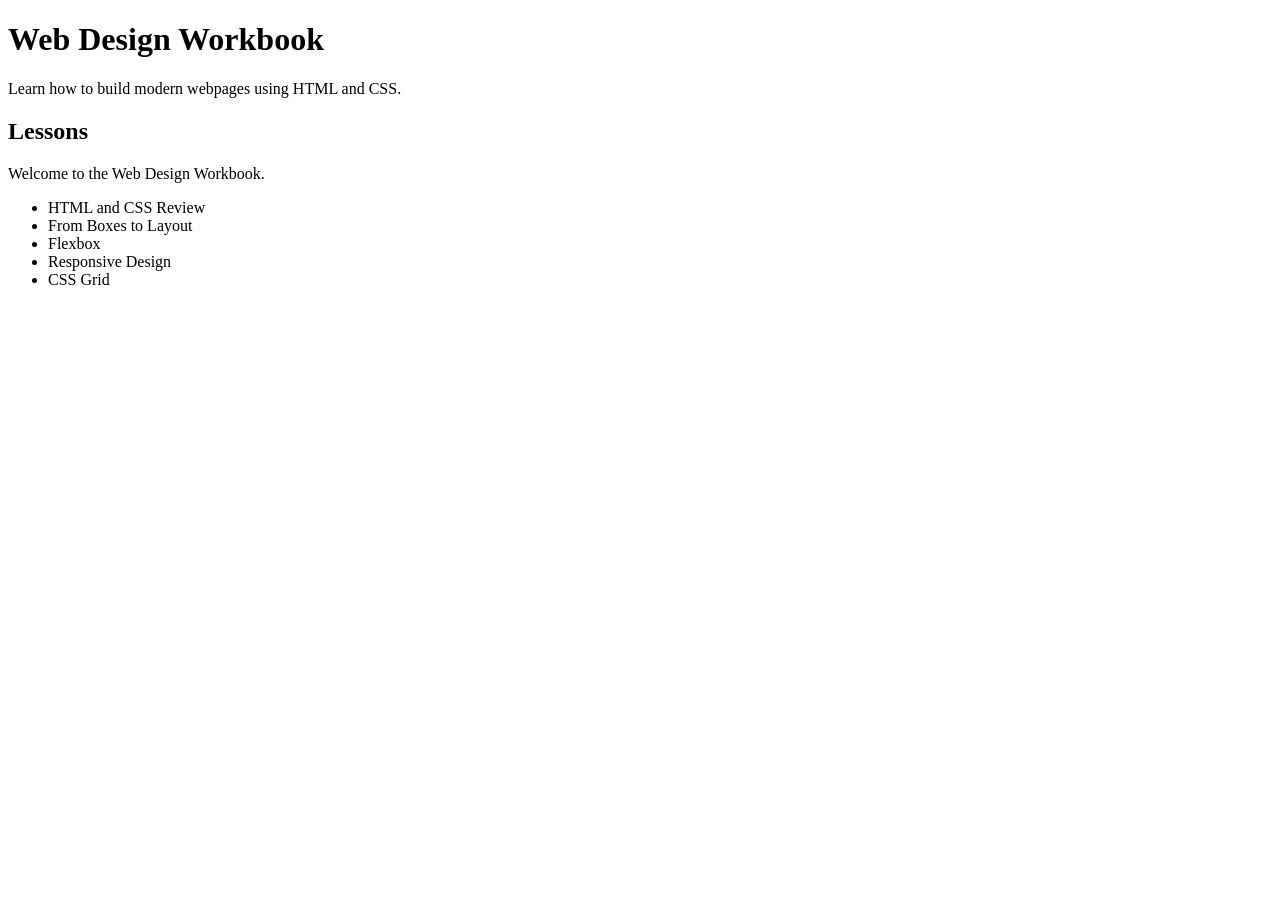
==== index.html @ f2da579b "Create workbook homepage" ====
<!DOCTYPE html>
<html lang="en">

<head>
    <meta charset="UTF-8">
    <meta name="viewport" content="width=device-width, initial-scale=1.0">
    <title>Web Design Workbook</title>
</head>

<body>

    <header>
        <h1>Web Design Workbook</h1>
        <p>Learn how to build modern webpages using HTML and CSS.</p>
    </header>

    <main>

        <h2>Lessons</h2>

        <p>Welcome to the Web Design Workbook.</p>

        <ul>
            <li>HTML and CSS Review</li>
            <li>From Boxes to Layout</li>
            <li>Flexbox</li>
            <li>Responsive Design</li>
            <li>CSS Grid</li>
        </ul>

    </main>

</body>

</html>
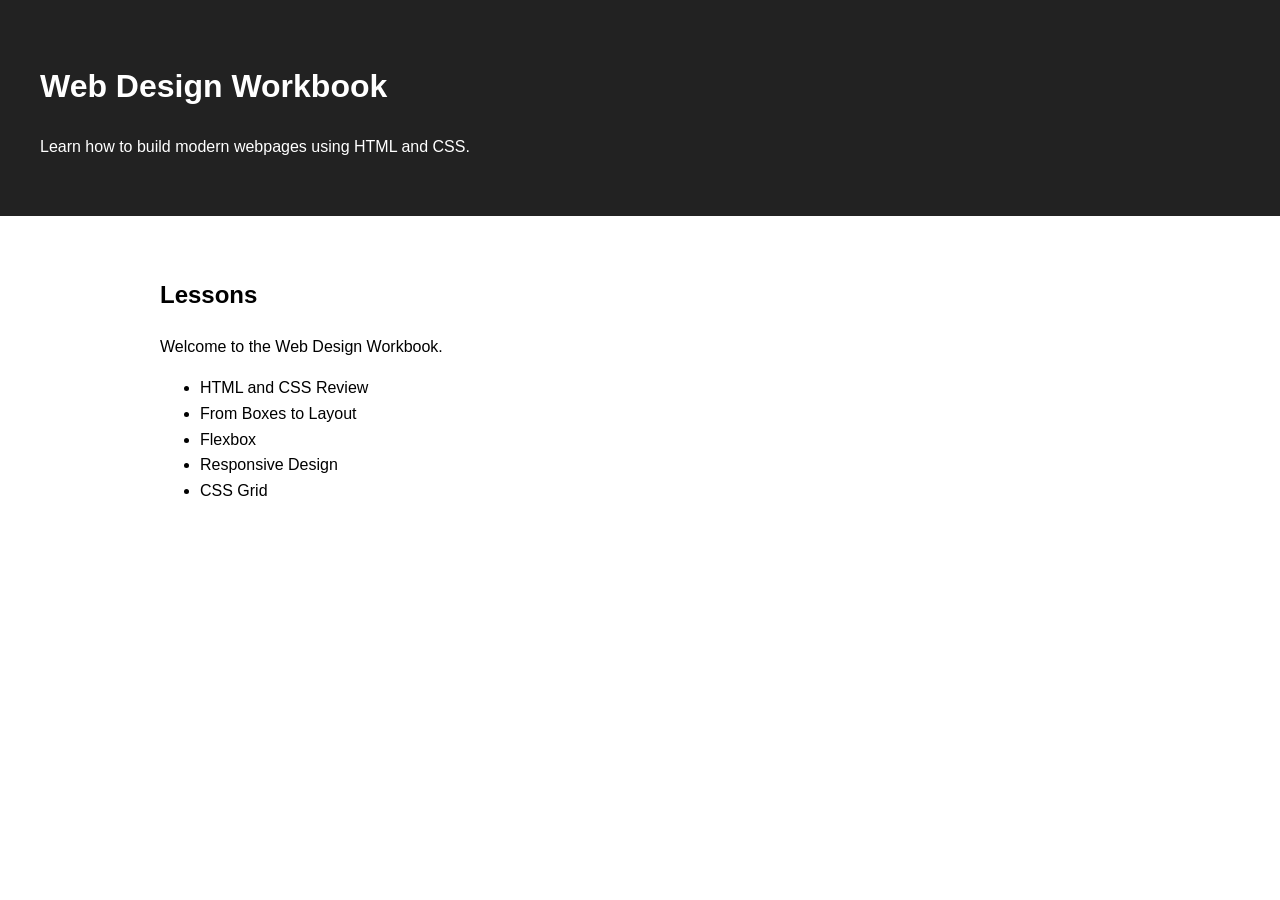
==== commit bb6f3a6f: "Add link to external stylesheet in index.html" ====
--- a/index.html
+++ b/index.html
@@ -5,6 +5,8 @@
     <meta charset="UTF-8">
     <meta name="viewport" content="width=device-width, initial-scale=1.0">
     <title>Web Design Workbook</title>
+    
+    <link rel="stylesheet" href="style.css">
 </head>
 
 <body>
--- a/style.css
+++ b/style.css
@@ -0,0 +1,21 @@
+* {
+    box-sizing: border-box;
+}
+
+body {
+    margin: 0;
+    font-family: Arial, sans-serif;
+    line-height: 1.6;
+}
+
+header {
+    background: #222;
+    color: white;
+    padding: 40px;
+}
+
+main {
+    max-width: 1000px;
+    margin: 0 auto;
+    padding: 40px 20px;
+}
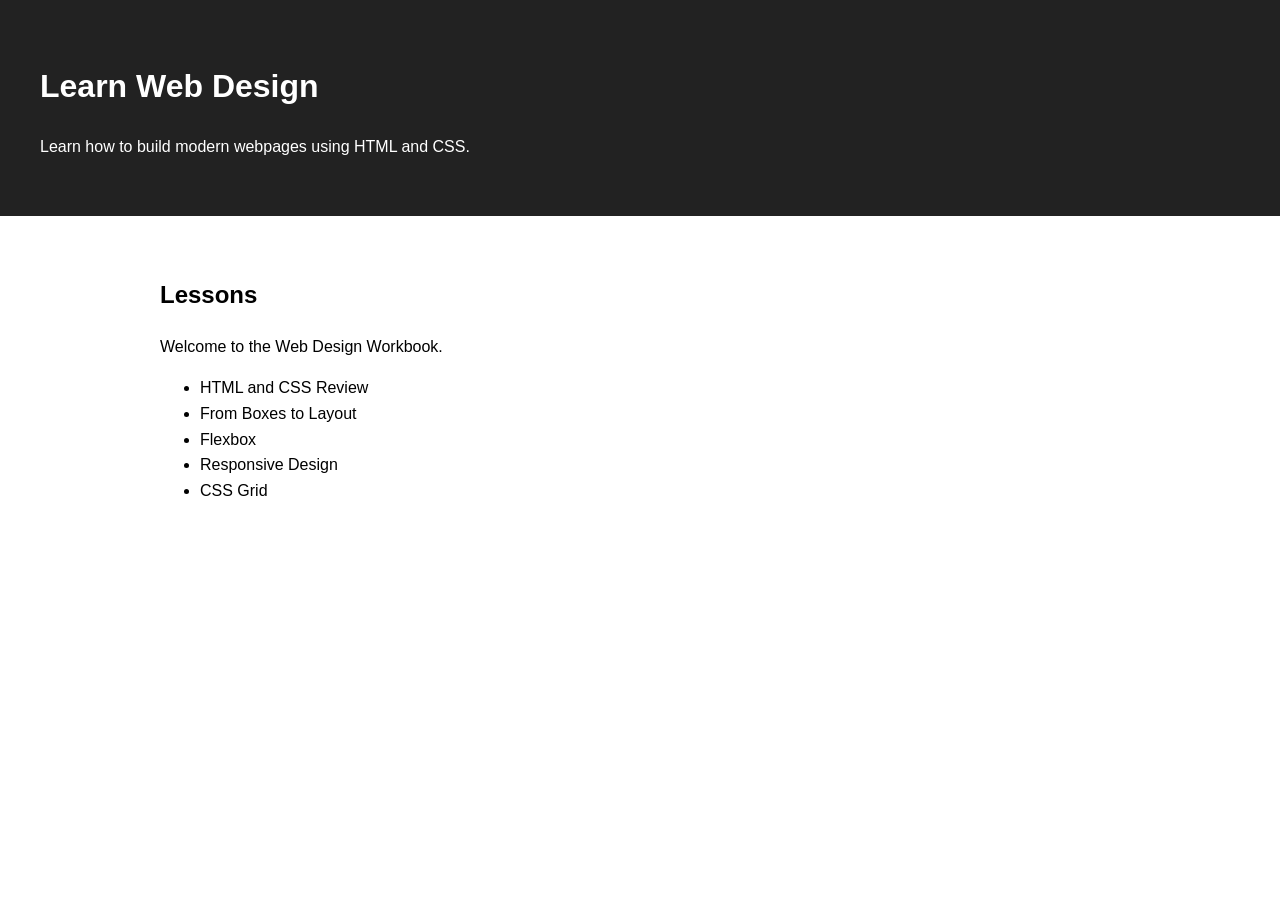
==== commit 937de3fb: "Update header title from 'Web Design Workbook' to 'Learn Web Design'" ====
--- a/index.html
+++ b/index.html
@@ -12,7 +12,7 @@
 <body>
 
     <header>
-        <h1>Web Design Workbook</h1>
+        <h1>Learn Web Design</h1>
         <p>Learn how to build modern webpages using HTML and CSS.</p>
     </header>
 
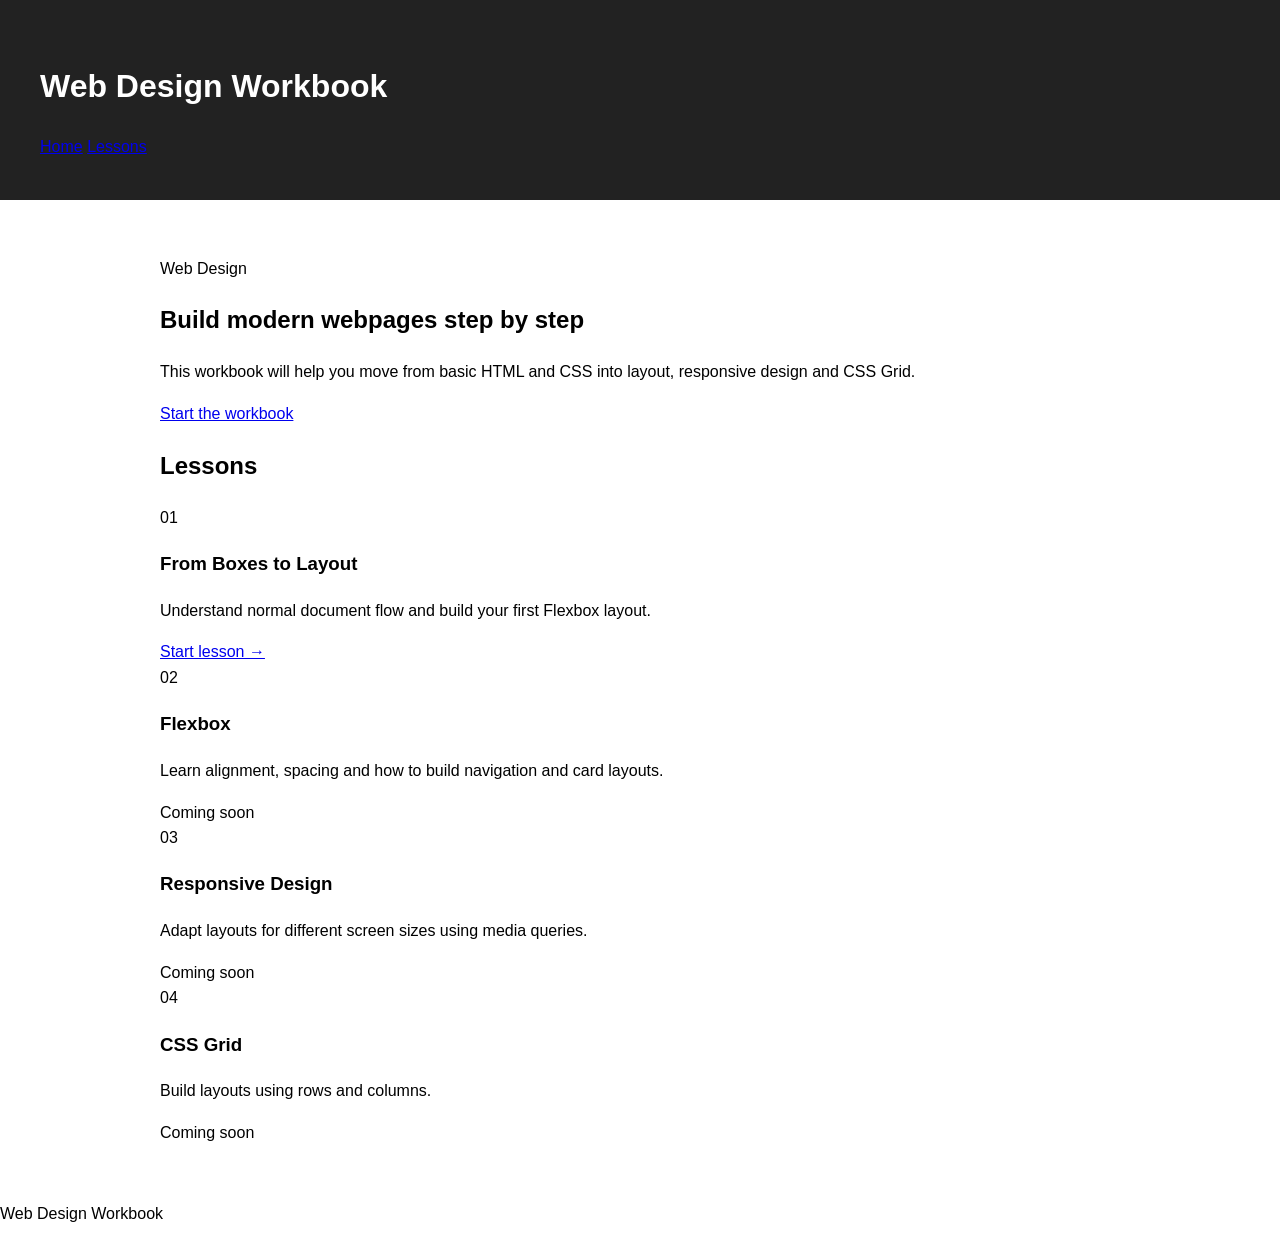
==== commit d12c572b: "Refactor index.html structure and add navigation" ====
--- a/index.html
+++ b/index.html
@@ -5,32 +5,100 @@
     <meta charset="UTF-8">
     <meta name="viewport" content="width=device-width, initial-scale=1.0">
     <title>Web Design Workbook</title>
-    
+
     <link rel="stylesheet" href="style.css">
 </head>
 
 <body>
 
-    <header>
-        <h1>Learn Web Design</h1>
-        <p>Learn how to build modern webpages using HTML and CSS.</p>
+    <header class="site-header">
+        <div class="container header-inner">
+            <h1>Web Design Workbook</h1>
+
+            <nav>
+                <a href="index.html">Home</a>
+                <a href="lessons/01-layout.html">Lessons</a>
+            </nav>
+        </div>
     </header>
 
-    <main>
+    <main class="container">
 
-        <h2>Lessons</h2>
+        <section class="hero">
+            <p class="eyebrow">Web Design</p>
 
-        <p>Welcome to the Web Design Workbook.</p>
+            <h2>Build modern webpages step by step</h2>
 
-        <ul>
-            <li>HTML and CSS Review</li>
-            <li>From Boxes to Layout</li>
-            <li>Flexbox</li>
-            <li>Responsive Design</li>
-            <li>CSS Grid</li>
-        </ul>
+            <p>
+                This workbook will help you move from basic HTML and CSS
+                into layout, responsive design and CSS Grid.
+            </p>
+
+            <a class="button" href="lessons/01-layout.html">
+                Start the workbook
+            </a>
+        </section>
+
+        <section>
+
+            <h2>Lessons</h2>
+
+            <div class="lesson-grid">
+
+                <article class="lesson-card">
+                    <span class="lesson-number">01</span>
+                    <h3>From Boxes to Layout</h3>
+                    <p>
+                        Understand normal document flow and build your
+                        first Flexbox layout.
+                    </p>
+
+                    <a href="lessons/01-layout.html">Start lesson →</a>
+                </article>
+
+                <article class="lesson-card">
+                    <span class="lesson-number">02</span>
+                    <h3>Flexbox</h3>
+                    <p>
+                        Learn alignment, spacing and how to build
+                        navigation and card layouts.
+                    </p>
+
+                    <span class="coming-soon">Coming soon</span>
+                </article>
+
+                <article class="lesson-card">
+                    <span class="lesson-number">03</span>
+                    <h3>Responsive Design</h3>
+                    <p>
+                        Adapt layouts for different screen sizes using
+                        media queries.
+                    </p>
+
+                    <span class="coming-soon">Coming soon</span>
+                </article>
+
+                <article class="lesson-card">
+                    <span class="lesson-number">04</span>
+                    <h3>CSS Grid</h3>
+                    <p>
+                        Build layouts using rows and columns.
+                    </p>
+
+                    <span class="coming-soon">Coming soon</span>
+                </article>
+
+            </div>
+
+        </section>
 
     </main>
+
+    <footer class="site-footer">
+        <div class="container">
+            <p>Web Design Workbook</p>
+        </div>
+    </footer>
 
 </body>
 
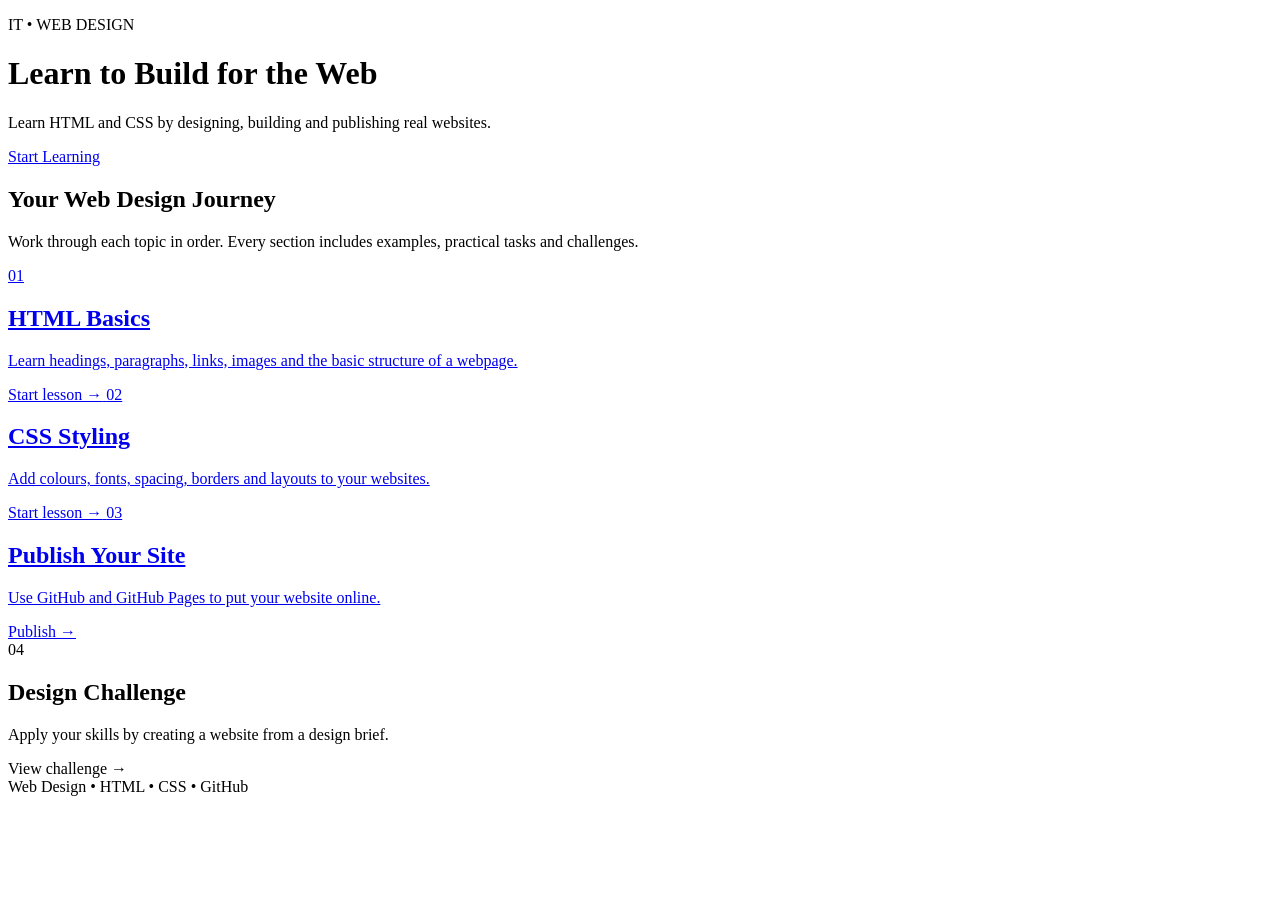
==== commit 6b057bca: "Update index.html" ====
--- a/index.html
+++ b/index.html
@@ -1,105 +1,88 @@
 <!DOCTYPE html>
 <html lang="en">
-
 <head>
     <meta charset="UTF-8">
     <meta name="viewport" content="width=device-width, initial-scale=1.0">
-    <title>Web Design Workbook</title>
-
-    <link rel="stylesheet" href="style.css">
+    <title>Web Design Course</title>
+    <link rel="stylesheet" href="css/style.css">
 </head>
 
 <body>
 
-    <header class="site-header">
-        <div class="container header-inner">
-            <h1>Web Design Workbook</h1>
+<header class="hero">
+    <div class="container">
+        <p class="eyebrow">IT • WEB DESIGN</p>
+        <h1>Learn to Build for the Web</h1>
+        <p>
+            Learn HTML and CSS by designing, building and publishing
+            real websites.
+        </p>
 
-            <nav>
-                <a href="index.html">Home</a>
-                <a href="lessons/01-layout.html">Lessons</a>
-            </nav>
+        <a class="button" href="#lessons">Start Learning</a>
+    </div>
+</header>
+
+<main class="container">
+
+    <section class="intro">
+        <h2>Your Web Design Journey</h2>
+        <p>
+            Work through each topic in order. Every section includes
+            examples, practical tasks and challenges.
+        </p>
+    </section>
+
+    <section id="lessons" class="cards">
+
+        <a class="card" href="lessons/html-basics.html">
+            <span class="number">01</span>
+            <h2>HTML Basics</h2>
+            <p>
+                Learn headings, paragraphs, links, images and the
+                basic structure of a webpage.
+            </p>
+            <span class="card-link">Start lesson →</span>
+        </a>
+
+        <a class="card" href="lessons/css-basics.html">
+            <span class="number">02</span>
+            <h2>CSS Styling</h2>
+            <p>
+                Add colours, fonts, spacing, borders and layouts to
+                your websites.
+            </p>
+            <span class="card-link">Start lesson →</span>
+        </a>
+
+        <a class="card" href="lessons/publishing.html">
+            <span class="number">03</span>
+            <h2>Publish Your Site</h2>
+            <p>
+                Use GitHub and GitHub Pages to put your website
+                online.
+            </p>
+            <span class="card-link">Publish →</span>
+        </a>
+
+        <div class="card challenge">
+            <span class="number">04</span>
+            <h2>Design Challenge</h2>
+            <p>
+                Apply your skills by creating a website from a design
+                brief.
+            </p>
+            <span class="card-link">View challenge →</span>
         </div>
-    </header>
 
-    <main class="container">
+    </section>
 
-        <section class="hero">
-            <p class="eyebrow">Web Design</p>
+</main>
 
-            <h2>Build modern webpages step by step</h2>
-
-            <p>
-                This workbook will help you move from basic HTML and CSS
-                into layout, responsive design and CSS Grid.
-            </p>
-
-            <a class="button" href="lessons/01-layout.html">
-                Start the workbook
-            </a>
-        </section>
-
-        <section>
-
-            <h2>Lessons</h2>
-
-            <div class="lesson-grid">
-
-                <article class="lesson-card">
-                    <span class="lesson-number">01</span>
-                    <h3>From Boxes to Layout</h3>
-                    <p>
-                        Understand normal document flow and build your
-                        first Flexbox layout.
-                    </p>
-
-                    <a href="lessons/01-layout.html">Start lesson →</a>
-                </article>
-
-                <article class="lesson-card">
-                    <span class="lesson-number">02</span>
-                    <h3>Flexbox</h3>
-                    <p>
-                        Learn alignment, spacing and how to build
-                        navigation and card layouts.
-                    </p>
-
-                    <span class="coming-soon">Coming soon</span>
-                </article>
-
-                <article class="lesson-card">
-                    <span class="lesson-number">03</span>
-                    <h3>Responsive Design</h3>
-                    <p>
-                        Adapt layouts for different screen sizes using
-                        media queries.
-                    </p>
-
-                    <span class="coming-soon">Coming soon</span>
-                </article>
-
-                <article class="lesson-card">
-                    <span class="lesson-number">04</span>
-                    <h3>CSS Grid</h3>
-                    <p>
-                        Build layouts using rows and columns.
-                    </p>
-
-                    <span class="coming-soon">Coming soon</span>
-                </article>
-
-            </div>
-
-        </section>
-
-    </main>
-
-    <footer class="site-footer">
-        <div class="container">
-            <p>Web Design Workbook</p>
-        </div>
-    </footer>
+<footer>
+    <div class="container">
+        Web Design • HTML • CSS • GitHub
+    </div>
+</footer>
 
 </body>
-
 </html>
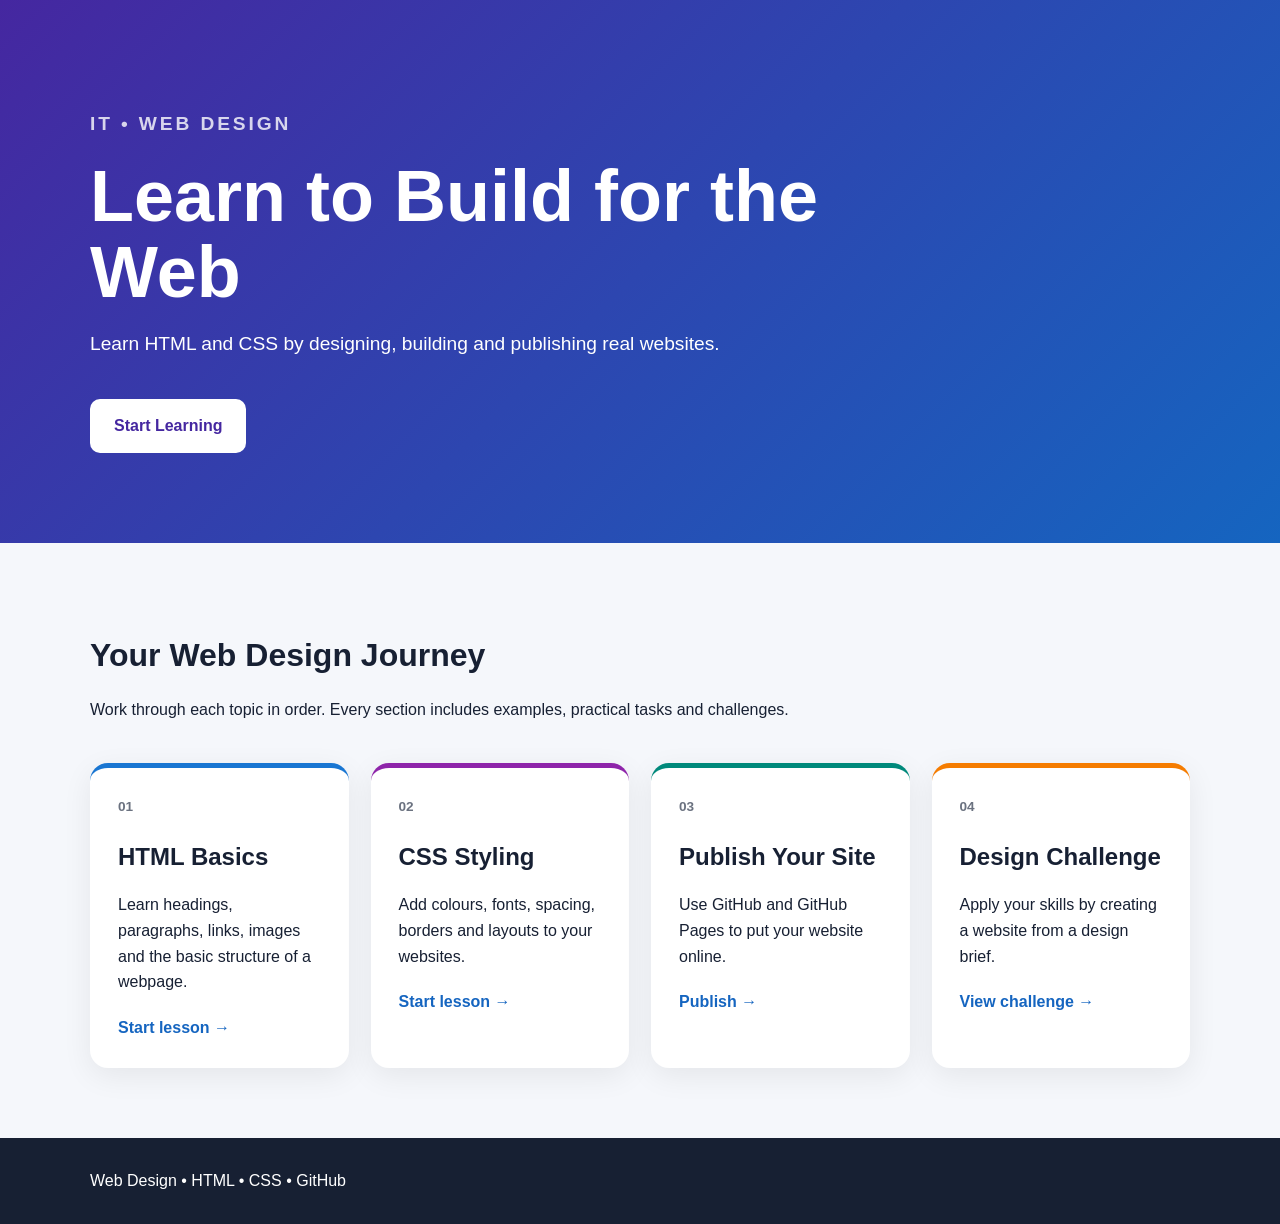
==== commit 386c98f8: "Update stylesheet link in index.html" ====
--- a/index.html
+++ b/index.html
@@ -4,7 +4,7 @@
     <meta charset="UTF-8">
     <meta name="viewport" content="width=device-width, initial-scale=1.0">
     <title>Web Design Course</title>
-    <link rel="stylesheet" href="css/style.css">
+    <link rel="stylesheet" href="style.css">
 </head>
 
 <body>
--- a/style.css
+++ b/style.css
@@ -0,0 +1,128 @@
+* {
+    box-sizing: border-box;
+}
+
+body {
+    margin: 0;
+    font-family: Arial, Helvetica, sans-serif;
+    background: #f5f7fb;
+    color: #172033;
+    line-height: 1.6;
+}
+
+.container {
+    width: min(1100px, 90%);
+    margin: auto;
+}
+
+/* HERO */
+
+.hero {
+    background: linear-gradient(135deg, #4527a0, #1565c0);
+    color: white;
+    padding: 90px 0;
+}
+
+.eyebrow {
+    font-size: 0.85rem;
+    font-weight: bold;
+    letter-spacing: 0.15em;
+    opacity: 0.8;
+}
+
+.hero h1 {
+    font-size: clamp(2.5rem, 6vw, 4.5rem);
+    max-width: 750px;
+    line-height: 1.05;
+    margin: 15px 0;
+}
+
+.hero p {
+    max-width: 650px;
+    font-size: 1.2rem;
+}
+
+.button {
+    display: inline-block;
+    margin-top: 20px;
+    padding: 14px 24px;
+    background: white;
+    color: #4527a0;
+    text-decoration: none;
+    font-weight: bold;
+    border-radius: 10px;
+}
+
+/* INTRO */
+
+.intro {
+    padding: 60px 0 25px;
+}
+
+.intro h2 {
+    font-size: 2rem;
+    margin-bottom: 5px;
+}
+
+/* LESSON CARDS */
+
+.cards {
+    display: grid;
+    grid-template-columns: repeat(auto-fit, minmax(230px, 1fr));
+    gap: 22px;
+    padding-bottom: 70px;
+}
+
+.card {
+    background: white;
+    border-radius: 18px;
+    padding: 28px;
+    text-decoration: none;
+    color: inherit;
+    box-shadow: 0 8px 30px rgba(0, 0, 0, 0.07);
+    border-top: 5px solid #1976d2;
+    transition: transform 0.2s, box-shadow 0.2s;
+}
+
+.card:hover {
+    transform: translateY(-5px);
+    box-shadow: 0 14px 35px rgba(0, 0, 0, 0.12);
+}
+
+.card:nth-child(2) {
+    border-color: #8e24aa;
+}
+
+.card:nth-child(3) {
+    border-color: #00897b;
+}
+
+.challenge {
+    border-color: #f57c00;
+}
+
+.number {
+    display: block;
+    font-size: 0.85rem;
+    font-weight: bold;
+    color: #6b7280;
+}
+
+.card h2 {
+    margin-bottom: 8px;
+}
+
+.card-link {
+    display: block;
+    margin-top: 20px;
+    font-weight: bold;
+    color: #1565c0;
+}
+
+/* FOOTER */
+
+footer {
+    background: #172033;
+    color: white;
+    padding: 30px 0;
+}
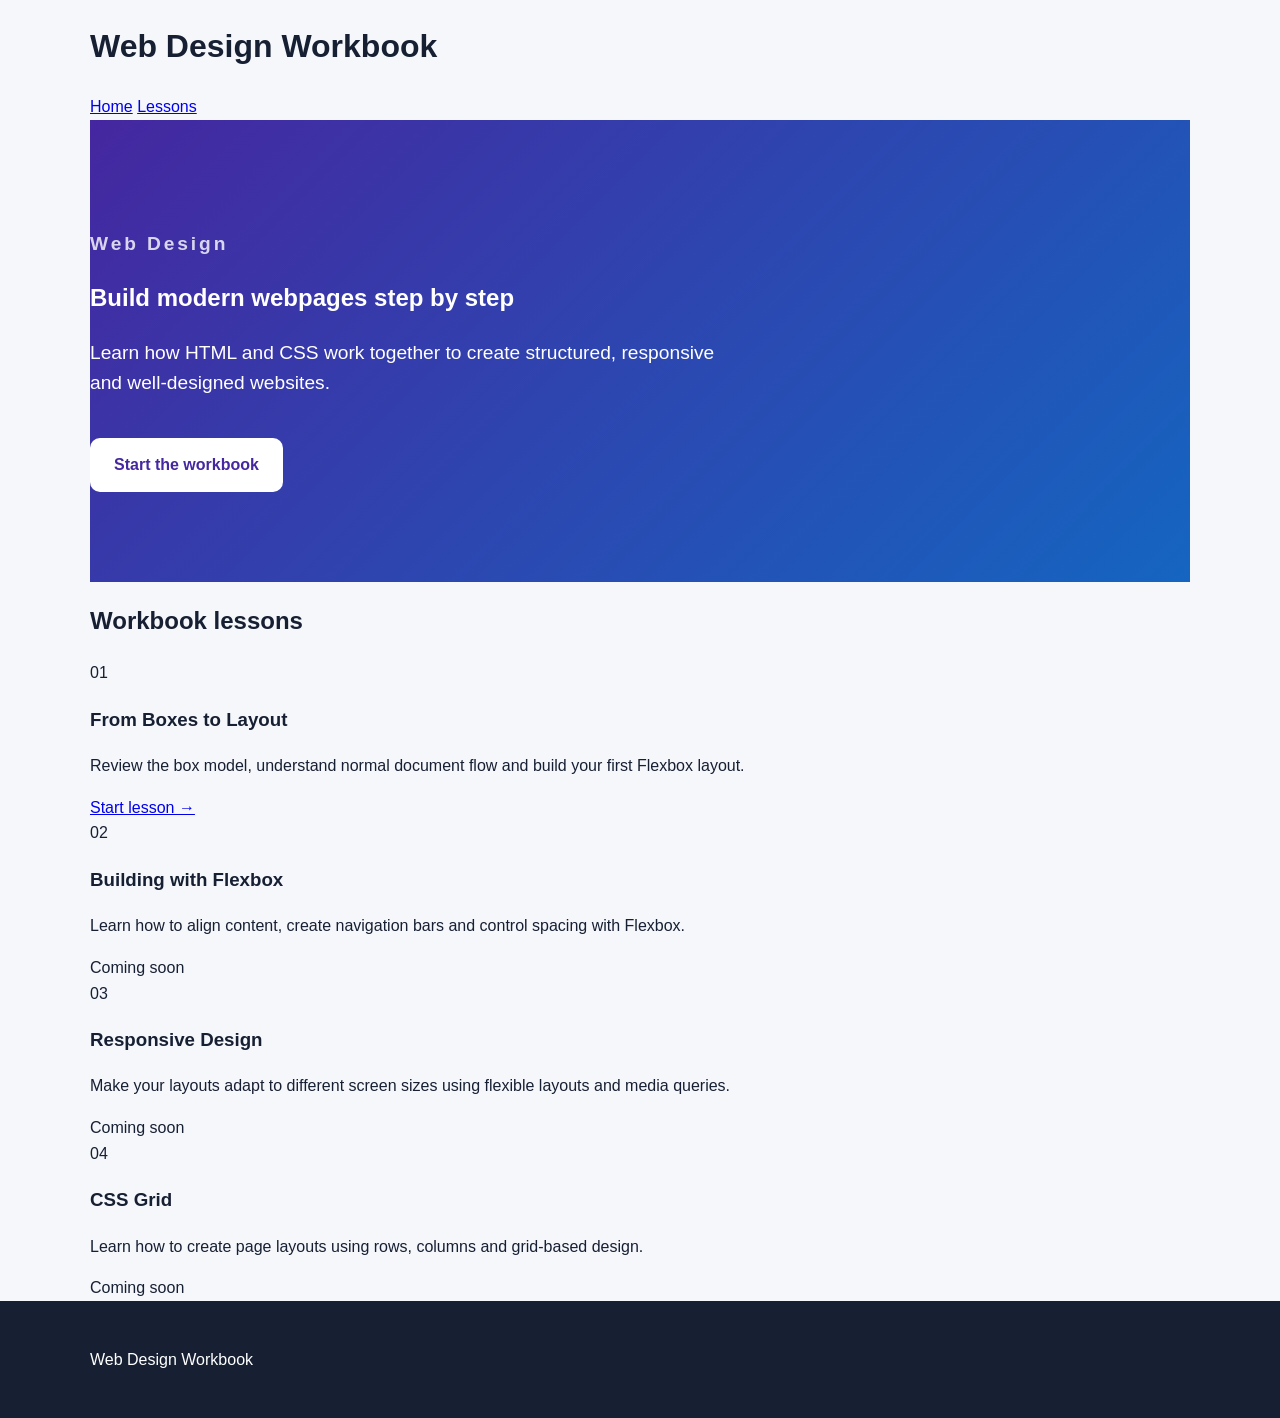
==== commit 2ce3628a: "Update title and restructure HTML layout" ====
--- a/index.html
+++ b/index.html
@@ -1,88 +1,143 @@
 <!DOCTYPE html>
 <html lang="en">
+
 <head>
     <meta charset="UTF-8">
     <meta name="viewport" content="width=device-width, initial-scale=1.0">
-    <title>Web Design Course</title>
+
+    <title>Web Design Workbook</title>
+
     <link rel="stylesheet" href="style.css">
 </head>
 
 <body>
 
-<header class="hero">
-    <div class="container">
-        <p class="eyebrow">IT • WEB DESIGN</p>
-        <h1>Learn to Build for the Web</h1>
-        <p>
-            Learn HTML and CSS by designing, building and publishing
-            real websites.
-        </p>
+    <header class="site-header">
 
-        <a class="button" href="#lessons">Start Learning</a>
-    </div>
-</header>
+        <div class="container header-inner">
 
-<main class="container">
+            <h1>Web Design Workbook</h1>
 
-    <section class="intro">
-        <h2>Your Web Design Journey</h2>
-        <p>
-            Work through each topic in order. Every section includes
-            examples, practical tasks and challenges.
-        </p>
-    </section>
+            <nav>
+                <a href="index.html">Home</a>
+                <a href="lessons/01-layout.html">Lessons</a>
+            </nav>
 
-    <section id="lessons" class="cards">
-
-        <a class="card" href="lessons/html-basics.html">
-            <span class="number">01</span>
-            <h2>HTML Basics</h2>
-            <p>
-                Learn headings, paragraphs, links, images and the
-                basic structure of a webpage.
-            </p>
-            <span class="card-link">Start lesson →</span>
-        </a>
-
-        <a class="card" href="lessons/css-basics.html">
-            <span class="number">02</span>
-            <h2>CSS Styling</h2>
-            <p>
-                Add colours, fonts, spacing, borders and layouts to
-                your websites.
-            </p>
-            <span class="card-link">Start lesson →</span>
-        </a>
-
-        <a class="card" href="lessons/publishing.html">
-            <span class="number">03</span>
-            <h2>Publish Your Site</h2>
-            <p>
-                Use GitHub and GitHub Pages to put your website
-                online.
-            </p>
-            <span class="card-link">Publish →</span>
-        </a>
-
-        <div class="card challenge">
-            <span class="number">04</span>
-            <h2>Design Challenge</h2>
-            <p>
-                Apply your skills by creating a website from a design
-                brief.
-            </p>
-            <span class="card-link">View challenge →</span>
         </div>
 
-    </section>
+    </header>
 
-</main>
 
-<footer>
-    <div class="container">
-        Web Design • HTML • CSS • GitHub
-    </div>
-</footer>
+    <main class="container">
+
+        <section class="hero">
+
+            <p class="eyebrow">Web Design</p>
+
+            <h2>Build modern webpages step by step</h2>
+
+            <p>
+                Learn how HTML and CSS work together to create structured,
+                responsive and well-designed websites.
+            </p>
+
+            <a class="button" href="lessons/01-layout.html">
+                Start the workbook
+            </a>
+
+        </section>
+
+
+        <section>
+
+            <h2>Workbook lessons</h2>
+
+            <div class="lesson-grid">
+
+
+                <article class="lesson-card">
+
+                    <span class="lesson-number">01</span>
+
+                    <h3>From Boxes to Layout</h3>
+
+                    <p>
+                        Review the box model, understand normal document flow
+                        and build your first Flexbox layout.
+                    </p>
+
+                    <a href="lessons/01-layout.html">
+                        Start lesson →
+                    </a>
+
+                </article>
+
+
+                <article class="lesson-card">
+
+                    <span class="lesson-number">02</span>
+
+                    <h3>Building with Flexbox</h3>
+
+                    <p>
+                        Learn how to align content, create navigation bars
+                        and control spacing with Flexbox.
+                    </p>
+
+                    <span class="coming-soon">Coming soon</span>
+
+                </article>
+
+
+                <article class="lesson-card">
+
+                    <span class="lesson-number">03</span>
+
+                    <h3>Responsive Design</h3>
+
+                    <p>
+                        Make your layouts adapt to different screen sizes
+                        using flexible layouts and media queries.
+                    </p>
+
+                    <span class="coming-soon">Coming soon</span>
+
+                </article>
+
+
+                <article class="lesson-card">
+
+                    <span class="lesson-number">04</span>
+
+                    <h3>CSS Grid</h3>
+
+                    <p>
+                        Learn how to create page layouts using rows,
+                        columns and grid-based design.
+                    </p>
+
+                    <span class="coming-soon">Coming soon</span>
+
+                </article>
+
+
+            </div>
+
+        </section>
+
+    </main>
+
+
+    <footer class="site-footer">
+
+        <div class="container">
+
+            <p>Web Design Workbook</p>
+
+        </div>
+
+    </footer>
 
 </body>
+
 </html>
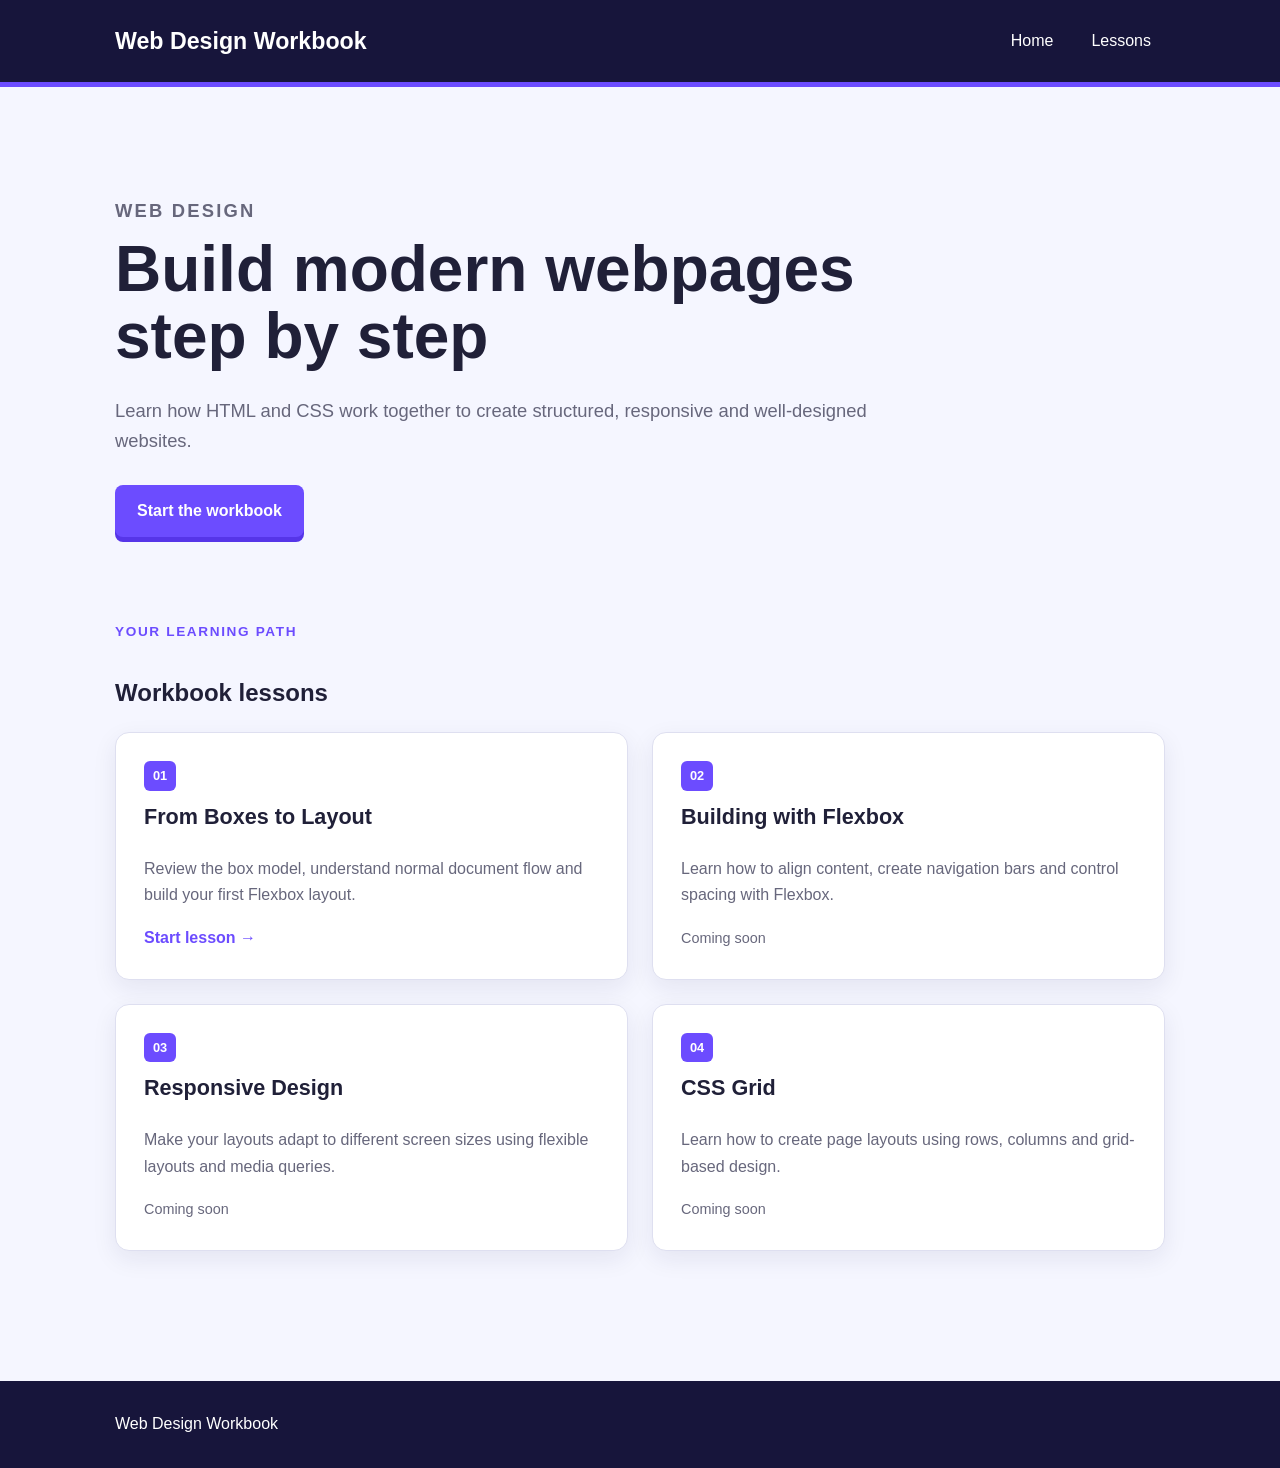
==== commit 90a534db: "Enhance home lessons section with new class and content Added a class to the home lessons section an" ====
--- a/index.html
+++ b/index.html
@@ -48,7 +48,9 @@
         </section>
 
 
-        <section>
+        <section class="home-lessons">
+
+            <p class="eyebrow">Your learning path</p>
 
             <h2>Workbook lessons</h2>
 
--- a/style.css
+++ b/style.css
@@ -1,128 +1,490 @@
 * {
     box-sizing: border-box;
+}
+
+:root {
+    --navy: #17153b;
+    --purple: #6c4cff;
+    --purple-dark: #5635e8;
+    --cyan: #16c7d9;
+    --yellow: #ffd166;
+    --green: #38c793;
+    --pink: #ff5d8f;
+
+    --background: #f5f6ff;
+    --surface: #ffffff;
+    --text: #202038;
+    --muted: #67677c;
+    --border: #dedff0;
+
+    --code-bg: #151526;
 }
 
 body {
     margin: 0;
     font-family: Arial, Helvetica, sans-serif;
-    background: #f5f7fb;
-    color: #172033;
-    line-height: 1.6;
+    line-height: 1.65;
+    color: var(--text);
+    background: var(--background);
+}
+
+img {
+    max-width: 100%;
+}
+
+a {
+    color: var(--purple);
 }
 
 .container {
-    width: min(1100px, 90%);
-    margin: auto;
-}
-
-/* HERO */
+    width: min(100% - 40px, 1050px);
+    margin: 0 auto;
+}
+
+
+/* =================================
+   HEADER
+   ================================= */
+
+.site-header {
+    background: var(--navy);
+    color: white;
+    border-bottom: 5px solid var(--purple);
+}
+
+.header-inner {
+    display: flex;
+    justify-content: space-between;
+    align-items: center;
+    padding-top: 20px;
+    padding-bottom: 20px;
+}
+
+.site-header h1 {
+    margin: 0;
+    font-size: 1.45rem;
+}
+
+.site-header nav {
+    display: flex;
+    gap: 10px;
+}
+
+.site-header nav a {
+    color: white;
+    text-decoration: none;
+    padding: 8px 14px;
+    border-radius: 6px;
+}
+
+.site-header nav a:hover {
+    background: var(--purple);
+}
+
+
+/* =================================
+   HOMEPAGE HERO
+   ================================= */
 
 .hero {
-    background: linear-gradient(135deg, #4527a0, #1565c0);
-    color: white;
-    padding: 90px 0;
+    padding: 90px 0 70px;
+    max-width: 760px;
+}
+
+.hero h2 {
+    font-size: clamp(2.5rem, 6vw, 4rem);
+    line-height: 1.05;
+    margin: 0 0 25px;
+}
+
+.hero p {
+    font-size: 1.15rem;
+    color: var(--muted);
 }
 
 .eyebrow {
+    display: inline-block;
+    color: var(--purple);
+    font-weight: bold;
+    text-transform: uppercase;
+    letter-spacing: 0.12em;
     font-size: 0.85rem;
-    font-weight: bold;
-    letter-spacing: 0.15em;
-    opacity: 0.8;
-}
-
-.hero h1 {
-    font-size: clamp(2.5rem, 6vw, 4.5rem);
-    max-width: 750px;
-    line-height: 1.05;
-    margin: 15px 0;
-}
-
-.hero p {
-    max-width: 650px;
-    font-size: 1.2rem;
-}
+    margin-bottom: 10px;
+}
+
+
+/* =================================
+   BUTTON
+   ================================= */
 
 .button {
     display: inline-block;
-    margin-top: 20px;
-    padding: 14px 24px;
+    background: var(--purple);
+    color: white;
+    padding: 13px 22px;
+    text-decoration: none;
+    font-weight: bold;
+    border-radius: 8px;
+    margin-top: 10px;
+    box-shadow: 0 5px 0 var(--purple-dark);
+}
+
+.button:hover {
+    transform: translateY(2px);
+    box-shadow: 0 3px 0 var(--purple-dark);
+}
+
+
+/* =================================
+   HOMEPAGE LESSON CARDS
+   ================================= */
+
+.lesson-grid {
+    display: grid;
+    grid-template-columns: repeat(2, 1fr);
+    gap: 24px;
+    padding-bottom: 70px;
+}
+
+.lesson-card {
+    background: var(--surface);
+    border: 1px solid var(--border);
+    padding: 28px;
+    border-radius: 14px;
+    box-shadow: 0 8px 24px rgba(29, 26, 75, 0.08);
+    transition: transform 0.2s;
+}
+
+.lesson-card:hover {
+    transform: translateY(-4px);
+}
+
+.lesson-card h3 {
+    margin-top: 8px;
+    font-size: 1.35rem;
+}
+
+.lesson-card p {
+    color: var(--muted);
+}
+
+.lesson-card a {
+    font-weight: bold;
+    text-decoration: none;
+}
+
+.lesson-number {
+    display: inline-block;
+    background: var(--purple);
+    color: white;
+    font-weight: bold;
+    padding: 4px 9px;
+    border-radius: 6px;
+    font-size: 0.8rem;
+}
+
+.coming-soon {
+    color: var(--muted);
+    font-size: 0.9rem;
+}
+
+
+/* =================================
+   LESSON HEADER
+   ================================= */
+
+.lesson-header {
+    padding: 70px 0 35px;
+}
+
+.lesson-header h1 {
+    font-size: clamp(2.5rem, 6vw, 4rem);
+    line-height: 1.05;
+    margin: 5px 0 20px;
+}
+
+.lesson-intro {
+    max-width: 760px;
+    font-size: 1.2rem;
+    color: var(--muted);
+}
+
+
+/* =================================
+   LESSON SECTIONS
+   ================================= */
+
+.lesson-section {
+    background: var(--surface);
+    padding: 34px;
+    margin: 30px 0;
+    border-radius: 14px;
+    border: 1px solid var(--border);
+    box-shadow: 0 8px 24px rgba(29, 26, 75, 0.06);
+}
+
+.lesson-section h2 {
+    margin-top: 0;
+    font-size: 1.7rem;
+    color: var(--navy);
+}
+
+.lesson-section > p {
+    max-width: 800px;
+}
+
+
+/* =================================
+   WORKBOOK BOXES
+   ================================= */
+
+.task-box,
+.example-box,
+.question-box,
+.challenge-box {
+    padding: 22px 24px;
+    margin: 28px 0;
+    border-radius: 10px;
+}
+
+.task-box h3,
+.example-box h3,
+.question-box h3,
+.challenge-box h3 {
+    margin-top: 0;
+}
+
+
+/* YOUR TURN */
+
+.task-box {
+    background: #e7fbf4;
+    border-left: 6px solid var(--green);
+}
+
+.task-box h3 {
+    color: #157554;
+}
+
+
+/* EXAMPLE */
+
+.example-box {
+    background: #ece9ff;
+    border-left: 6px solid var(--purple);
+}
+
+.example-box h3 {
+    color: var(--purple-dark);
+}
+
+
+/* QUESTION */
+
+.question-box {
+    background: #e6f8fb;
+    border-left: 6px solid var(--cyan);
+}
+
+.question-box h3 {
+    color: #087d89;
+}
+
+
+/* CHALLENGE */
+
+.challenge-box {
+    background: #fff5d6;
+    border-left: 6px solid var(--yellow);
+}
+
+.challenge-box h3 {
+    color: #805c00;
+}
+
+
+/* =================================
+   INLINE CODE
+   ================================= */
+
+code {
+    font-family: Consolas, Monaco, "Courier New", monospace;
+}
+
+p code,
+li code {
+    background: #edeafd;
+    color: #4933aa;
+    padding: 2px 6px;
+    border-radius: 4px;
+    font-size: 0.95em;
+}
+
+
+/* =================================
+   CODE BLOCKS
+   ================================= */
+
+.code-block {
+    margin: 28px 0;
+    border-radius: 10px;
+    overflow: hidden;
+    box-shadow: 0 8px 20px rgba(15, 15, 35, 0.14);
+}
+
+.code-header {
+    display: flex;
+    justify-content: space-between;
+    align-items: center;
+    background: #24243e;
+    color: white;
+    padding: 9px 14px;
+    font-size: 0.85rem;
+    font-weight: bold;
+}
+
+.copy-button {
+    border: 1px solid #777795;
+    background: #343452;
+    color: white;
+    padding: 6px 12px;
+    cursor: pointer;
+    border-radius: 5px;
+}
+
+.copy-button:hover {
+    background: var(--purple);
+}
+
+pre {
+    margin: 0;
+    padding: 24px;
+    overflow-x: auto;
+    background: var(--code-bg);
+    color: #f7f7ff;
+    line-height: 1.55;
+}
+
+pre code {
+    background: transparent;
+    color: inherit;
+    padding: 0;
+}
+
+
+/* =================================
+   HINTS & SOLUTIONS
+   ================================= */
+
+details {
+    margin: 20px 0;
+    border: 1px solid var(--border);
     background: white;
-    color: #4527a0;
+    border-radius: 9px;
+    overflow: hidden;
+}
+
+summary {
+    cursor: pointer;
+    padding: 16px 20px;
+    font-weight: bold;
+    color: var(--purple-dark);
+    background: #f1efff;
+}
+
+details > p,
+details > div {
+    margin-left: 20px;
+    margin-right: 20px;
+}
+
+details[open] {
+    padding-bottom: 10px;
+}
+
+
+/* =================================
+   LISTS
+   ================================= */
+
+.lesson-section li {
+    margin-bottom: 8px;
+}
+
+
+/* =================================
+   LESSON NAVIGATION
+   ================================= */
+
+.lesson-navigation {
+    display: flex;
+    justify-content: space-between;
+    gap: 20px;
+    padding: 35px 0 75px;
+}
+
+.lesson-navigation a {
+    display: inline-block;
     text-decoration: none;
     font-weight: bold;
-    border-radius: 10px;
-}
-
-/* INTRO */
-
-.intro {
-    padding: 60px 0 25px;
-}
-
-.intro h2 {
-    font-size: 2rem;
-    margin-bottom: 5px;
-}
-
-/* LESSON CARDS */
-
-.cards {
-    display: grid;
-    grid-template-columns: repeat(auto-fit, minmax(230px, 1fr));
-    gap: 22px;
-    padding-bottom: 70px;
-}
-
-.card {
-    background: white;
-    border-radius: 18px;
-    padding: 28px;
-    text-decoration: none;
-    color: inherit;
-    box-shadow: 0 8px 30px rgba(0, 0, 0, 0.07);
-    border-top: 5px solid #1976d2;
-    transition: transform 0.2s, box-shadow 0.2s;
-}
-
-.card:hover {
-    transform: translateY(-5px);
-    box-shadow: 0 14px 35px rgba(0, 0, 0, 0.12);
-}
-
-.card:nth-child(2) {
-    border-color: #8e24aa;
-}
-
-.card:nth-child(3) {
-    border-color: #00897b;
-}
-
-.challenge {
-    border-color: #f57c00;
-}
-
-.number {
-    display: block;
-    font-size: 0.85rem;
-    font-weight: bold;
-    color: #6b7280;
-}
-
-.card h2 {
-    margin-bottom: 8px;
-}
-
-.card-link {
-    display: block;
-    margin-top: 20px;
-    font-weight: bold;
-    color: #1565c0;
-}
-
-/* FOOTER */
-
-footer {
-    background: #172033;
-    color: white;
+    background: var(--purple);
+    color: white;
+    padding: 11px 18px;
+    border-radius: 7px;
+}
+
+.lesson-navigation span {
+    padding: 11px 18px;
+    color: var(--muted);
+}
+
+
+/* =================================
+   FOOTER
+   ================================= */
+
+.site-footer {
+    background: var(--navy);
+    color: white;
+    margin-top: 60px;
     padding: 30px 0;
 }
+
+.site-footer p {
+    margin: 0;
+}
+
+
+/* =================================
+   RESPONSIVE
+   ================================= */
+
+@media (max-width: 700px) {
+
+    .header-inner {
+        flex-direction: column;
+        align-items: flex-start;
+        gap: 15px;
+    }
+
+    .lesson-grid {
+        grid-template-columns: 1fr;
+    }
+
+    .hero {
+        padding-top: 60px;
+    }
+
+    .lesson-header {
+        padding-top: 50px;
+    }
+
+    .lesson-section {
+        padding: 24px;
+    }
+
+    .lesson-navigation {
+        flex-direction: column;
+    }
+
+}
